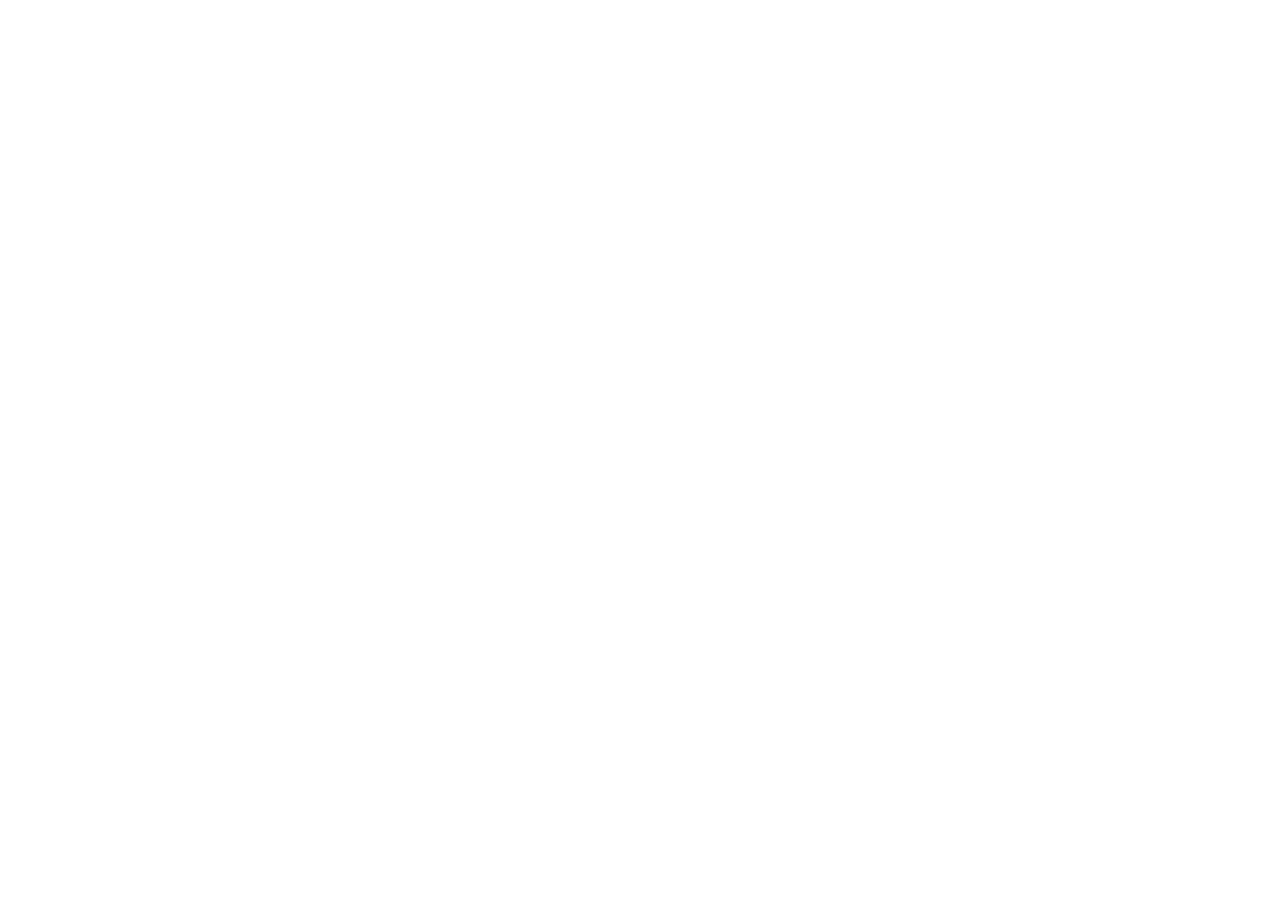
==== index.html @ ac575faf "modificacion index.html" ====
<!DOCTYPE html>
<html lang="en">
<head>
    <meta charset="UTF-8">
    <meta name="viewport" content="width=device-width, initial-scale=1.0">
    <title>Document</title>
</head>
<body>
    
</body>
</html>
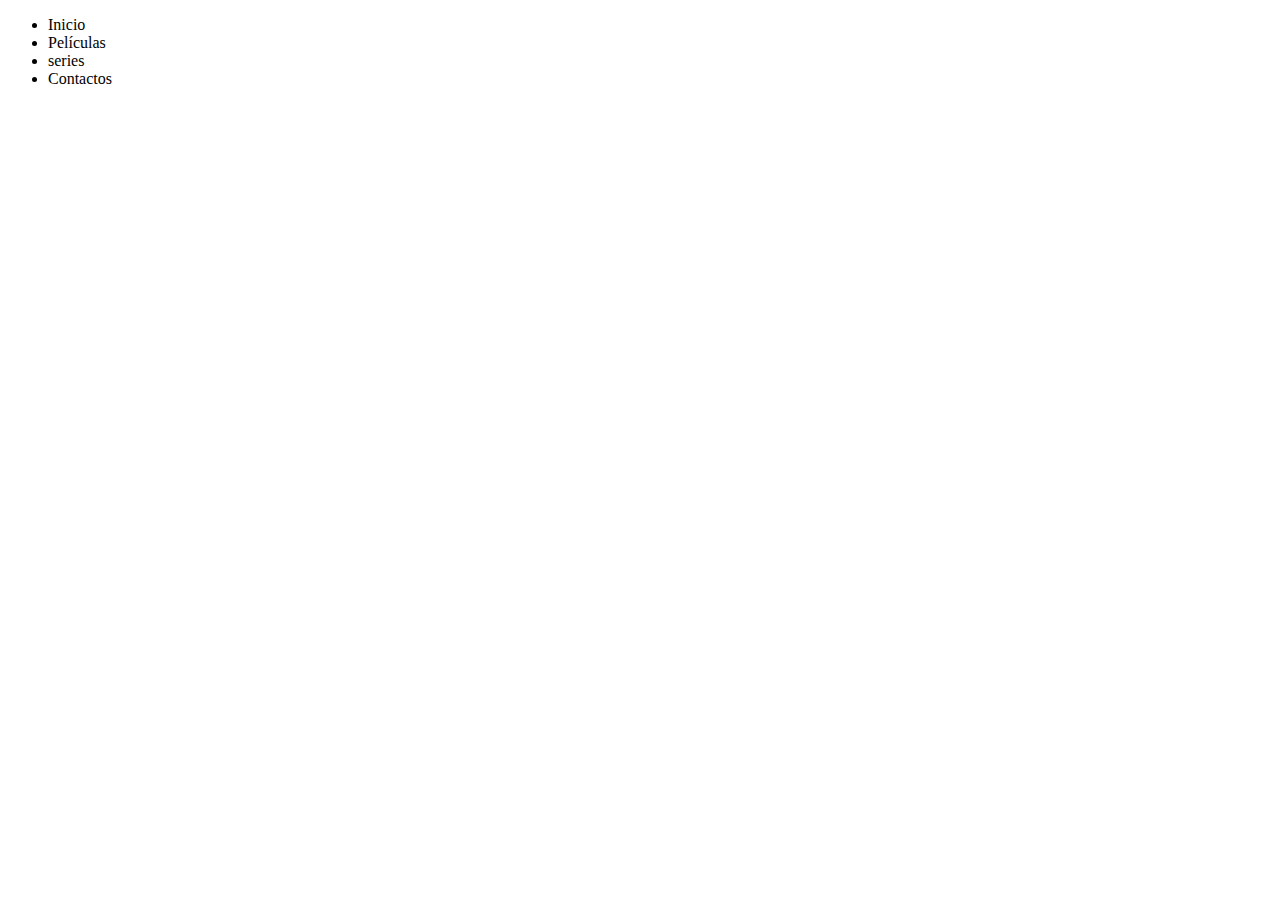
==== commit b644dc77: "index.html" ====
--- a/index.html
+++ b/index.html
@@ -1,11 +1,50 @@
 <!DOCTYPE html>
-<html lang="en">
+<html lang="es">
+
 <head>
     <meta charset="UTF-8">
     <meta name="viewport" content="width=device-width, initial-scale=1.0">
-    <title>Document</title>
+
+    <link rel="stylesheet" href="style.css">
+    <title>Recomendacion de peliculas y series </title>
+
+    <meta name="keywords"
+        content="recomendaciones de películas, recomendaciones de series, mejores películas, mejores series.elículas de acción, series de drama, películas de comedia, series de ciencia ficción, películas románticas, series de misterio, películas de terror, series de animación.">
+
+    <meta name="description"
+        content="¡Encuentra tu próxima película o serie favorita! Explora nuestras recomendaciones cuidadosamente seleccionadas, desde los últimos estrenos hasta los clásicos atemporales. ¡Descubre nuevas historias y disfruta de horas de entretenimiento!">
+
+    <link rel="shortcut icon" href="assets/Vector.svg" type="image/x-icon">
 </head>
+
 <body>
-    
+    <!-- esta es la parte del jumbotron -->
+    <div>
+        <header>
+            <nav>
+                <ul>
+                    <li>Inicio</li>
+                    <li>Películas</li>
+                    <li>series</li>
+                    <li>Contactos</li>
+                </ul>
+
+            </nav>
+        </header>
+        <div>
+            <h1></h1>
+        </div>
+
+    </div>
+    <!-- esta es la parte principal -->
+    <main>
+
+    </main>
+    <!-- pie de pagina -->
+    <footer>
+
+    </footer>
+
 </body>
+
 </html>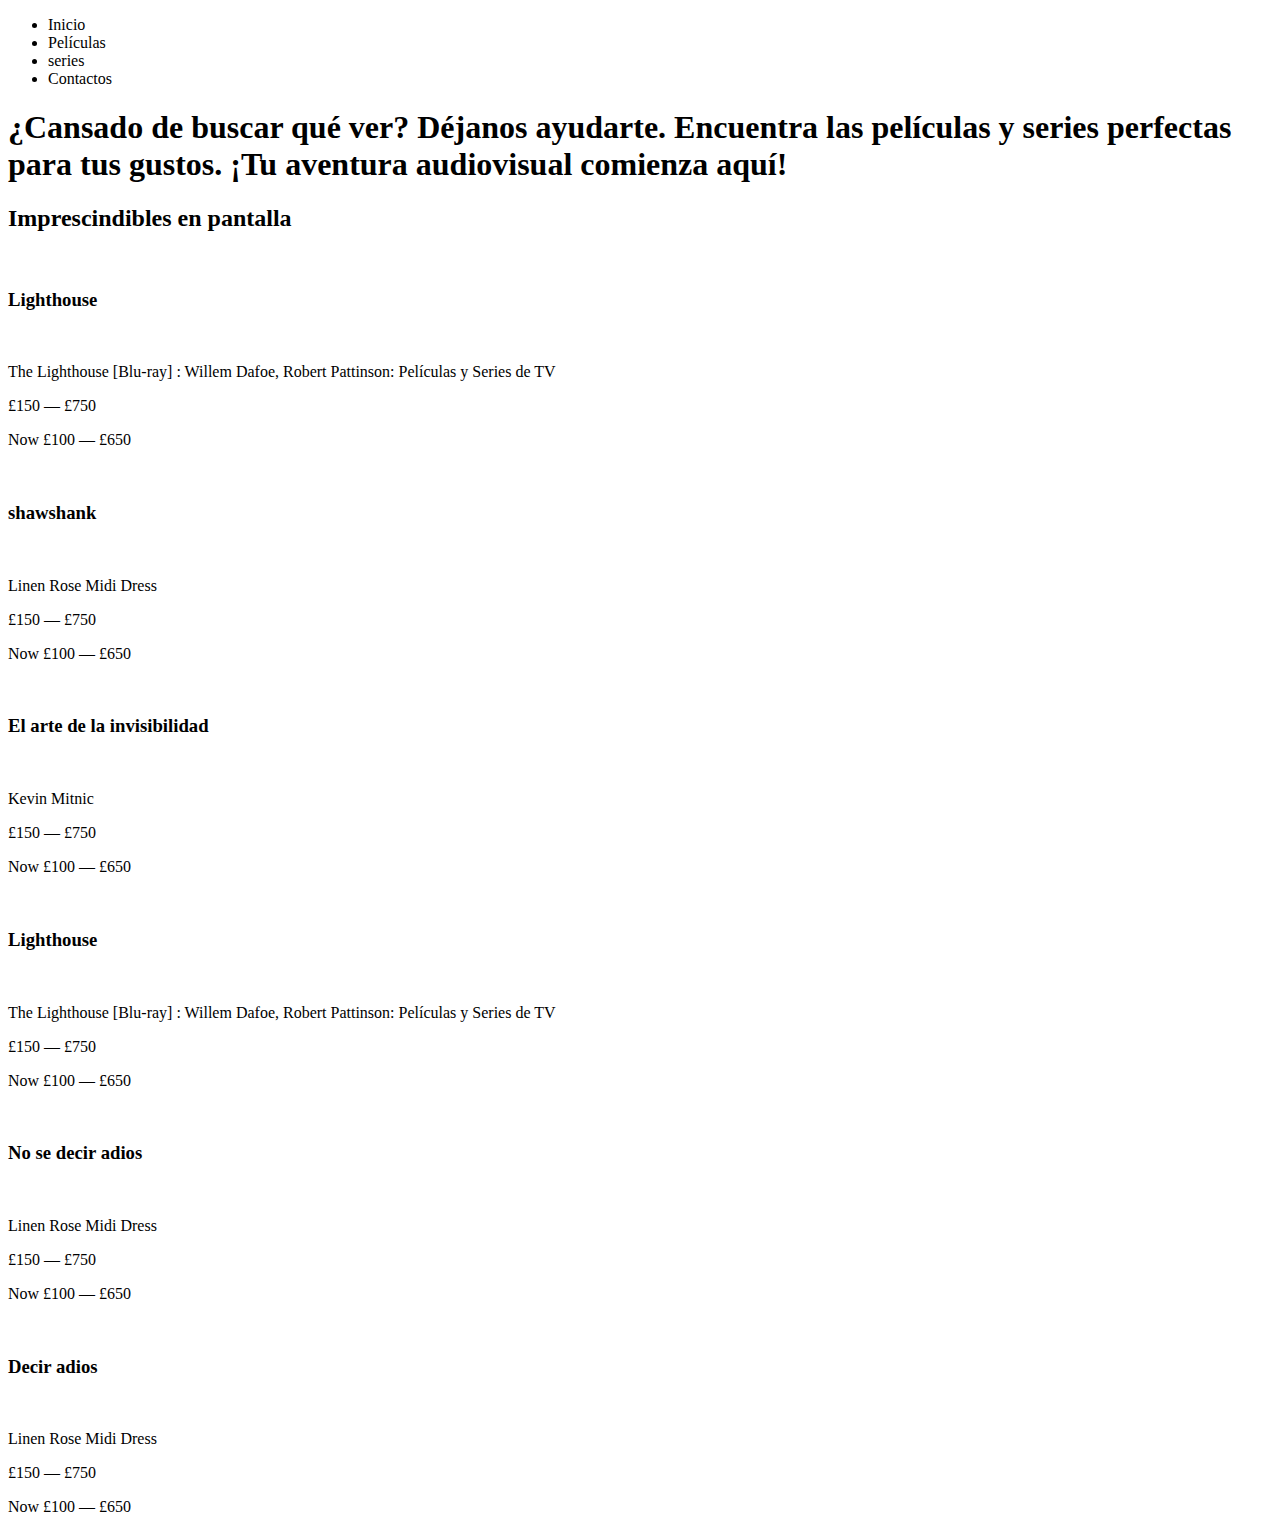
==== commit ab758e34: "index.html" ====
--- a/index.html
+++ b/index.html
@@ -32,12 +32,90 @@
             </nav>
         </header>
         <div>
-            <h1></h1>
+            <h1>¿Cansado de buscar qué ver? Déjanos ayudarte. Encuentra las películas y series perfectas para tus
+                gustos. ¡Tu aventura audiovisual comienza aquí! </h1>
         </div>
 
     </div>
     <!-- esta es la parte principal -->
     <main>
+        <section>
+            <h2>Imprescindibles en pantalla</h2>
+            <div>
+                <img src="" alt="">
+                <!-- targeta lighthouse -->
+                <div>
+                    <div>
+                        <h3>Lighthouse</h3>
+                        <img src="" alt="">
+                        <p>The Lighthouse [Blu-ray] : Willem Dafoe, Robert Pattinson: Películas y Series de TV</p>
+                        <div>
+                            <p>£150 — £750</p>
+                            <p>Now £100 — £650</p>
+                        </div>
+                    </div>
+                    <img src="" alt="">
+                    <!-- targeta shawshank -->
+                    <div>
+                        <h3>shawshank</h3>
+                        <img src="" alt="">
+                        <p>Linen Rose Midi Dress</p>
+                        <div>
+                            <p>£150 — £750</p>
+                            <p>Now £100 — £650</p>
+                        </div>
+                    </div>
+                    <img src="" alt="">
+                </div>
+                <!-- targeta 3 -->
+                <div>
+                    <h3>El arte de la invisibilidad</h3>
+                    <img src="" alt="">
+                    <p>Kevin Mitnic</p>
+                    <div>
+                        <p>£150 — £750</p>
+                        <p>Now £100 — £650</p>
+                    </div>
+                </div>
+            </div>
+        </section>
+
+        <section>
+            <img src="" alt="">
+            <!-- targeta 2 -->
+            <div>
+                <h3>Lighthouse</h3>
+                <img src="" alt="">
+                <p>The Lighthouse [Blu-ray] : Willem Dafoe, Robert Pattinson: Películas y Series de TV</p>
+                <div>
+                    <p>£150 — £750</p>
+                    <p>Now £100 — £650</p>
+                </div>
+            </div>
+           <img src="" alt="">
+            <!-- targeta 3 -->
+            <div>
+                <h3>No se decir adios</h3>
+                <img src="" alt="">
+                <p>Linen Rose Midi Dress</p>
+                <div>
+                    <p>£150 — £750</p>
+                    <p>Now £100 — £650</p>
+                </div>
+            </div>
+
+            <img src="" alt="">
+            <!-- targeta 4 -->
+            <div>
+                <h3>Decir adios</h3>
+                <img src="" alt="">
+                <p>Linen Rose Midi Dress</p>
+                <div>
+                    <p>£150 — £750</p>
+                    <p>Now £100 — £650</p>
+                </div>
+            </div>
+        </section>
 
     </main>
     <!-- pie de pagina -->
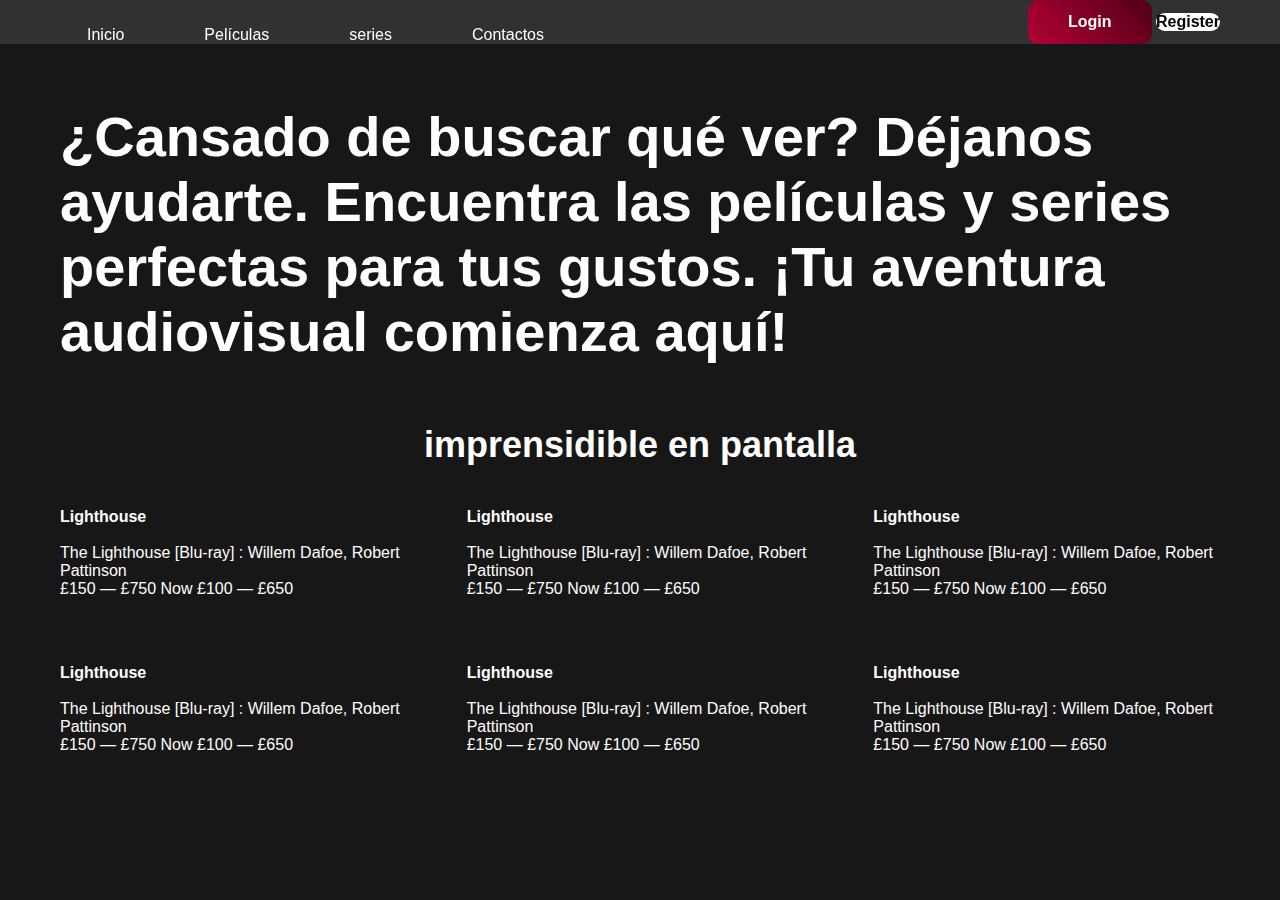
==== commit f6b300c5: "index.html" ====
--- a/index.html
+++ b/index.html
@@ -19,109 +19,125 @@
 
 <body>
     <!-- esta es la parte del jumbotron -->
-    <div>
+    <div class="imagen">
         <header>
-            <nav>
-                <ul>
+            <nav class="panaderia">
+                <ul class="lista-navbar">
                     <li>Inicio</li>
                     <li>Películas</li>
                     <li>series</li>
                     <li>Contactos</li>
                 </ul>
+                <div>
+                    <button class="Login">Login</button>
+                    <button class="register">Register</button>
+                </div>
 
             </nav>
         </header>
-        <div>
+        <div class="jumbotron">
             <h1>¿Cansado de buscar qué ver? Déjanos ayudarte. Encuentra las películas y series perfectas para tus
                 gustos. ¡Tu aventura audiovisual comienza aquí! </h1>
         </div>
 
     </div>
     <!-- esta es la parte principal -->
-    <main>
-        <section>
-            <h2>Imprescindibles en pantalla</h2>
+   <h2 class="tituloh2">imprensidible en pantalla</h2>
+
+   <main>
+    <section>
+        <div class="seccion1">
             <div>
                 <img src="" alt="">
-                <!-- targeta lighthouse -->
                 <div>
                     <div>
                         <h3>Lighthouse</h3>
                         <img src="" alt="">
-                        <p>The Lighthouse [Blu-ray] : Willem Dafoe, Robert Pattinson: Películas y Series de TV</p>
-                        <div>
-                            <p>£150 — £750</p>
-                            <p>Now £100 — £650</p>
-                        </div>
                     </div>
-                    <img src="" alt="">
-                    <!-- targeta shawshank -->
+                    <p>The Lighthouse [Blu-ray] : Willem Dafoe, Robert Pattinson</p>
                     <div>
-                        <h3>shawshank</h3>
-                        <img src="" alt="">
-                        <p>Linen Rose Midi Dress</p>
-                        <div>
-                            <p>£150 — £750</p>
-                            <p>Now £100 — £650</p>
-                        </div>
-                    </div>
-                    <img src="" alt="">
-                </div>
-                <!-- targeta 3 -->
-                <div>
-                    <h3>El arte de la invisibilidad</h3>
-                    <img src="" alt="">
-                    <p>Kevin Mitnic</p>
-                    <div>
-                        <p>£150 — £750</p>
-                        <p>Now £100 — £650</p>
+                        <p>£150 — £750 Now £100 — £650</p>
                     </div>
                 </div>
             </div>
-        </section>
 
-        <section>
-            <img src="" alt="">
-            <!-- targeta 2 -->
             <div>
-                <h3>Lighthouse</h3>
                 <img src="" alt="">
-                <p>The Lighthouse [Blu-ray] : Willem Dafoe, Robert Pattinson: Películas y Series de TV</p>
                 <div>
-                    <p>£150 — £750</p>
-                    <p>Now £100 — £650</p>
-                </div>
-            </div>
-           <img src="" alt="">
-            <!-- targeta 3 -->
-            <div>
-                <h3>No se decir adios</h3>
-                <img src="" alt="">
-                <p>Linen Rose Midi Dress</p>
-                <div>
-                    <p>£150 — £750</p>
-                    <p>Now £100 — £650</p>
+                    <div>
+                        <h3>Lighthouse</h3>
+                        <img src="" alt="">
+                    </div>
+                    <p>The Lighthouse [Blu-ray] : Willem Dafoe, Robert Pattinson</p>
+                    <div>
+                        <p>£150 — £750 Now £100 — £650</p>
+                    </div>
                 </div>
             </div>
 
-            <img src="" alt="">
-            <!-- targeta 4 -->
             <div>
-                <h3>Decir adios</h3>
                 <img src="" alt="">
-                <p>Linen Rose Midi Dress</p>
                 <div>
-                    <p>£150 — £750</p>
-                    <p>Now £100 — £650</p>
+                    <div>
+                        <h3>Lighthouse</h3>
+                        <img src="" alt="">
+                    </div>
+                    <p>The Lighthouse [Blu-ray] : Willem Dafoe, Robert Pattinson</p>
+                    <div>
+                        <p>£150 — £750 Now £100 — £650</p>
+                    </div>
                 </div>
             </div>
-        </section>
+        </div>
+    </section>
 
-    </main>
-    <!-- pie de pagina -->
-    <footer>
+    <section>
+        <div class="seccion2">
+            <div>
+                <img src="" alt="">
+                <div>
+                    <div>
+                        <h3>Lighthouse</h3>
+                        <img src="" alt="">
+                    </div>
+                    <p>The Lighthouse [Blu-ray] : Willem Dafoe, Robert Pattinson</p>
+                    <div>
+                        <p>£150 — £750 Now £100 — £650</p>
+                    </div>
+                </div>
+            </div>
 
-    </footer>
+            <div>
+                <img src="" alt="">
+                <div>
+                    <div>
+                        <h3>Lighthouse</h3>
+                        <img src="" alt="">
+                    </div>
+                    <p>The Lighthouse [Blu-ray] : Willem Dafoe, Robert Pattinson</p>
+                    <div>
+                        <p>£150 — £750 Now £100 — £650</p>
+                    </div>
+                </div>
+            </div>
+
+            <div>
+                <img src="" alt="">
+                <div>
+                    <div>
+                        <h3>Lighthouse</h3>
+                        <img src="" alt="">
+                    </div>
+                    <p>The Lighthouse [Blu-ray] : Willem Dafoe, Robert Pattinson</p>
+                    <div>
+                        <p>£150 — £750 Now £100 — £650</p>
+                    </div>
+                </div>
+            </div>
+        </div>
+    </section>
+   </main>
+
 
 </body>
 
--- a/style.css
+++ b/style.css
@@ -0,0 +1,107 @@
+/* seteo de estilos */
+
+* {
+    /* propiedades de espaciados */
+    padding: unset;
+    margin: unset;
+    outline: unset;
+    border: unset;
+
+    /* la propiedad magica */
+    box-sizing: border-box;
+    font-size: 16px;
+}
+/* el resto del seteo se hace en el body */
+body {
+    color: #fffefe;
+    font-family: 'Segoe UI', Tahoma, Geneva, Verdana, sans-serif;
+
+    background-color: #181717;
+    /* font-weight: 400; */
+}   
+
+ul {
+    list-style: none;
+}
+
+
+
+/* --------------------------estilos de navbar---------------------- */
+.panaderia {
+    display: flex;
+    justify-content: space-between;
+    padding: 0px 60px;
+    background-color: #ffffff1d;
+    backdrop-filter: blur(10px);
+}
+
+
+/* .encabezado {
+    display: flex;
+    justify-content: space-between;
+} */
+.lista-navbar {
+    display: flex;
+    gap: 80px;
+    justify-content: start;
+    align-items: end;
+    /* height: 200px; */
+    padding: 0px 27px;
+}
+
+.Login {
+    background-color: red;
+    background-image: linear-gradient(45deg, #B60034, #500017);
+    padding: 13px 40px;
+    border-radius: 10px;
+    font-weight: bold;
+    color: white;
+}
+
+.register {
+    background-color: #fffefe;
+    background-image: linear-gradient(50, #fff8f8, #7a6d6d);
+    /* padding: 13px 40px; */
+    border-radius: 10px;
+    font-weight: bold;
+    color: black
+}
+
+
+.jumbotron {
+    padding: 60px;
+    background-size: cover;
+    background-position: center;
+    
+    
+}
+
+.jumbotron h1 {
+    font-size: 56px;
+    font-weight: 52px;
+}
+
+.imagen {
+    background-image: url(assets/pexels-ron-lach-9999326.jpg);
+    background-size: cover;
+    background-position: center;
+}
+
+.seccion1 {
+    display: flex;
+    padding: 24px 60px;
+    gap: 60px;
+
+}
+
+.tituloh2 {
+    display: flex;
+    justify-content: center;
+    font-size: 36px;
+}
+
+.seccion2 {
+    display: flex;
+    padding: 24px 60px;
+    gap: 60px;
+}
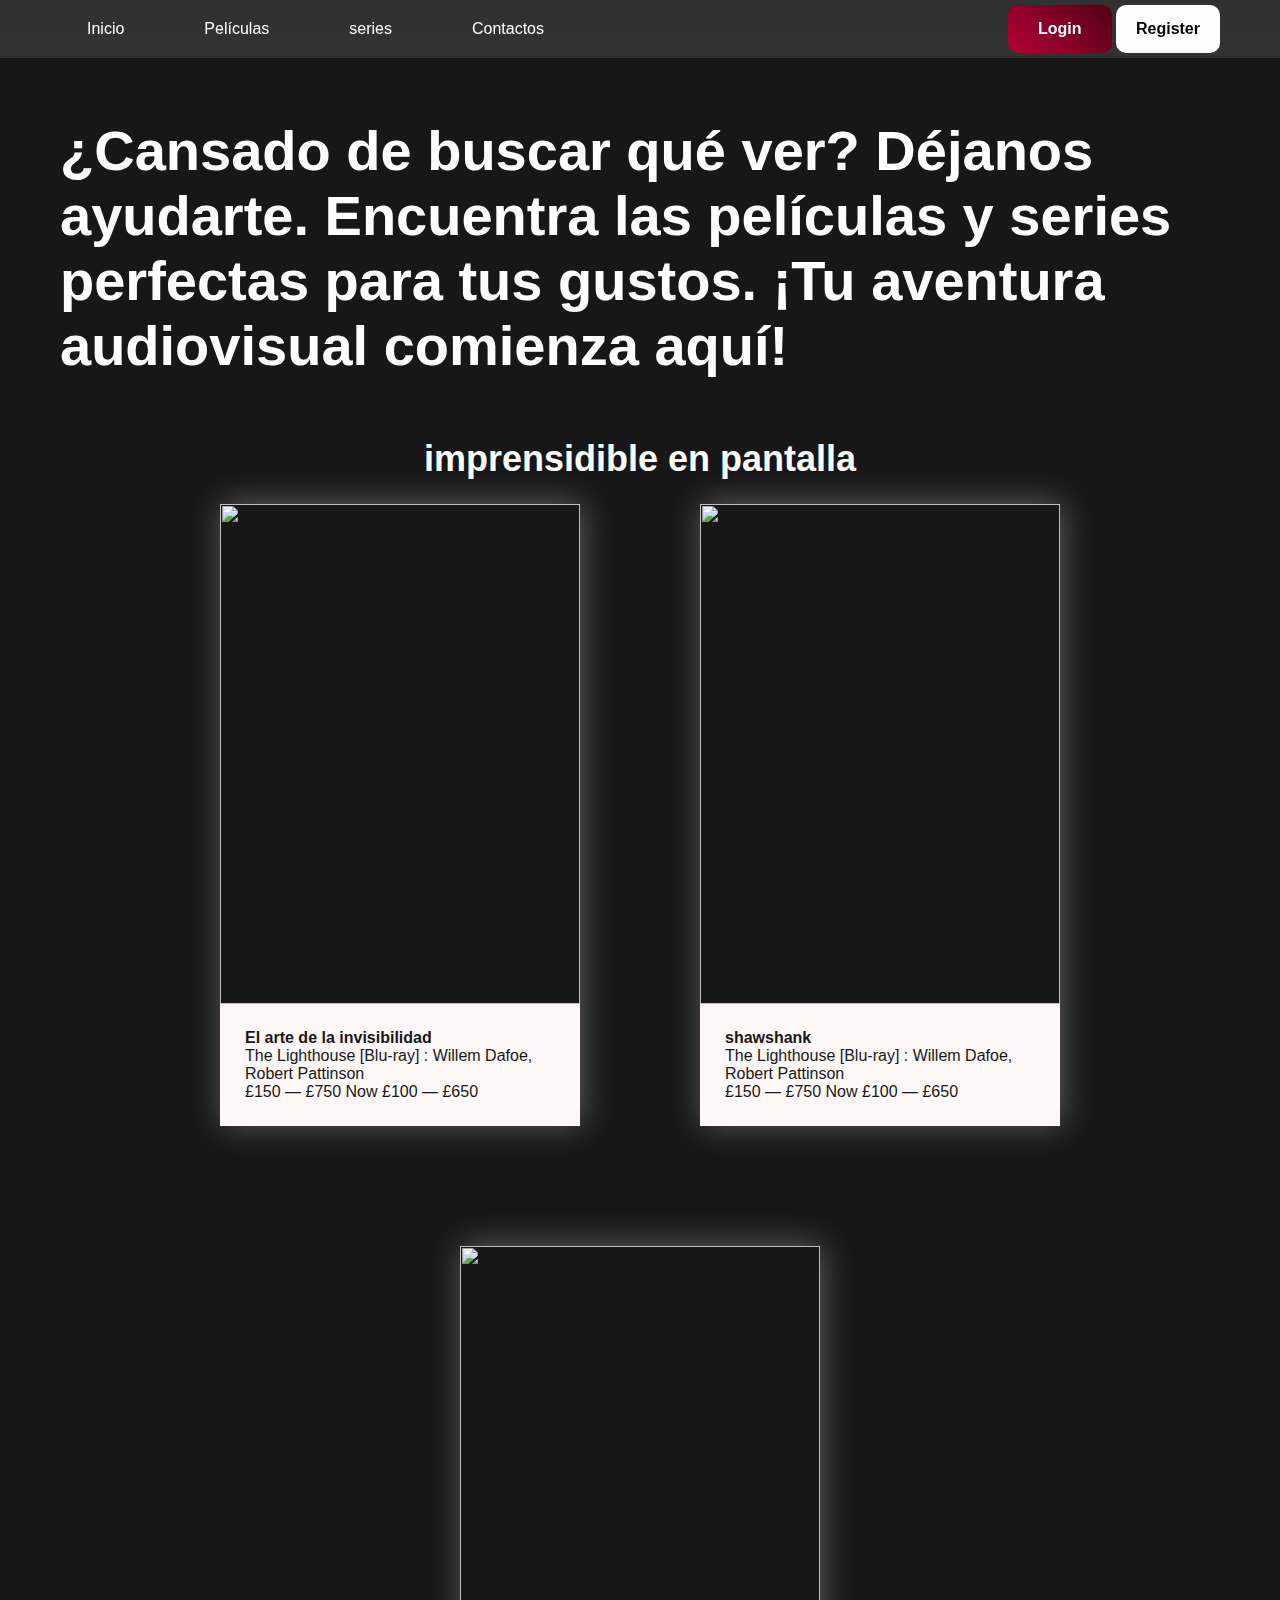
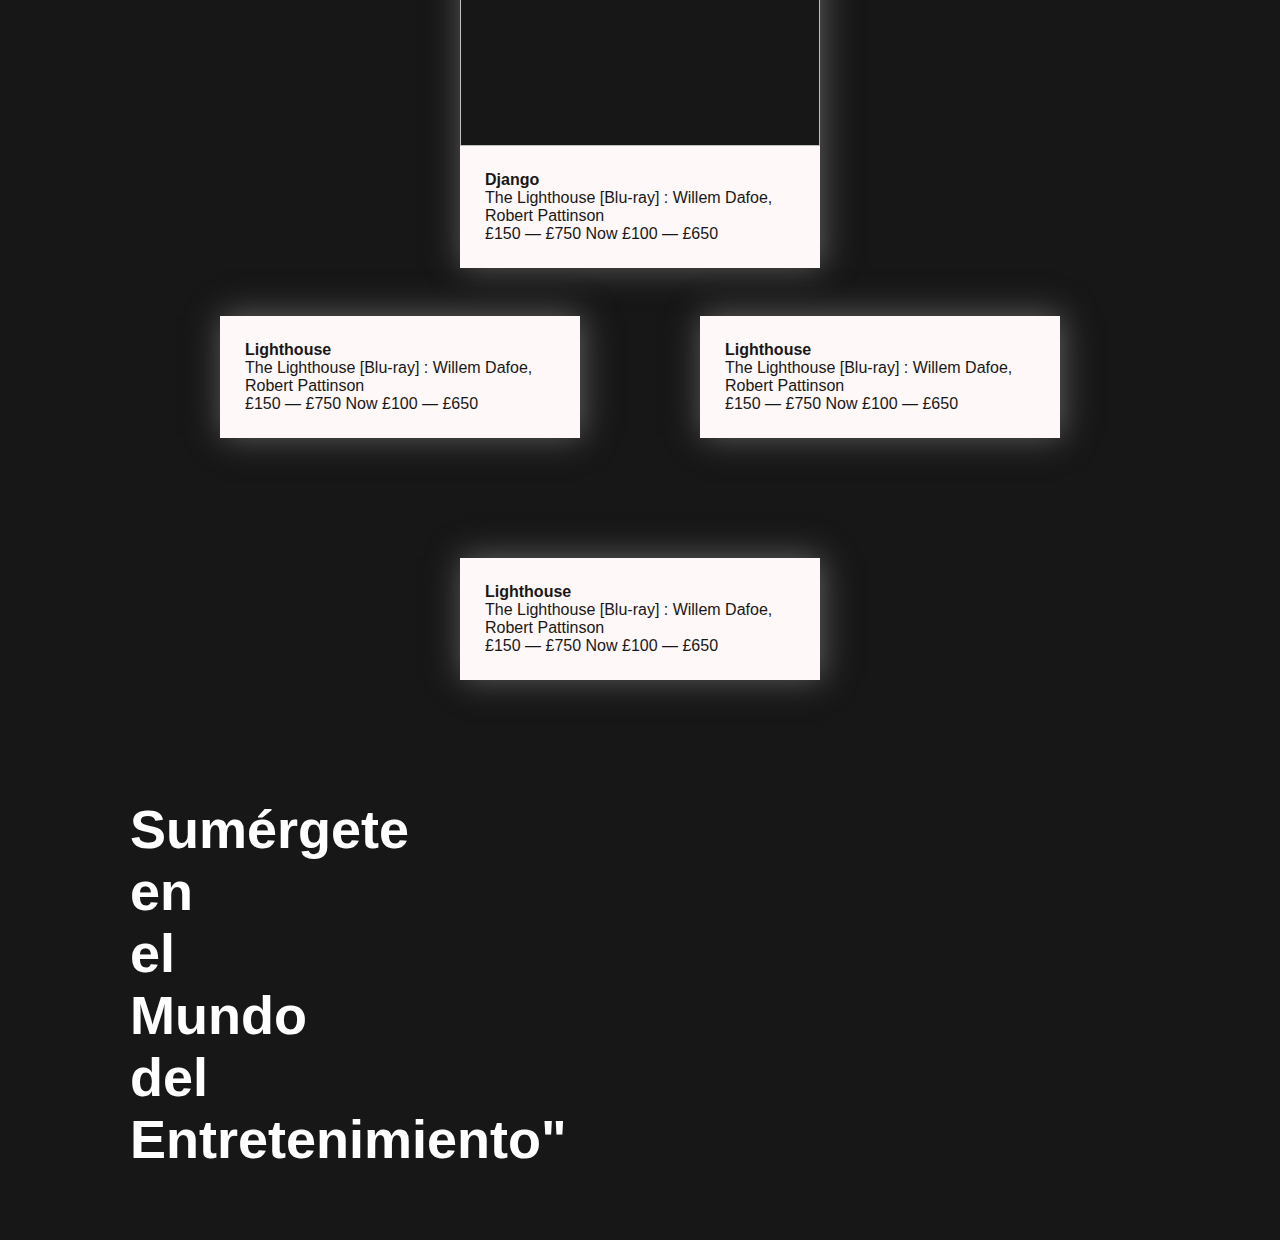
==== commit af04d20c: "index.html" ====
--- a/index.html
+++ b/index.html
@@ -42,14 +42,79 @@
 
     </div>
     <!-- esta es la parte principal -->
-   <h2 class="tituloh2">imprensidible en pantalla</h2>
+    <h2 class="tituloh2">imprensidible en pantalla</h2>
 
-   <main>
-    <section>
-        <div class="seccion1">
-            <div>
-                <img src="" alt="">
-                <div>
+    <main>
+        <section class="seccion">
+            <div class="nose_tarjeta">
+                <img class="fijo" src="assets/AbsysNet Opac Red de Bibliotecas de Castilla y León.jpeg" alt="">
+                <div class="informacion">
+                    <div>
+                        <h3>El arte de la invisibilidad</h3>
+                    </div>
+                    <p>The Lighthouse [Blu-ray] : Willem Dafoe, Robert Pattinson</p>
+                    <div>
+                        <p>£150 — £750 Now £100 — £650</p>
+                    </div>
+                    <div class="icono_padre">
+                        <img class="icono" src="assets/star-fill.svg" alt="">
+                        <img class="icono" src="assets/star-fill.svg" alt="">
+                        <img class="icono" src="assets/star-fill.svg" alt="">
+                        <img class="icono" src="assets/star-fill.svg" alt="">
+                        <img class="icono" src="assets/star-fill.svg" alt="">
+                    </div>
+                </div>
+            </div>
+
+            <div class="nose_tarjeta">
+                <img class="fijo" src="assets/AbsysNet Opac Red de Bibliotecas de Aragón.jpeg" alt="">
+                <div class="informacion">
+                    <div>
+                        <h3>shawshank</h3>
+                        <img src="" alt="">
+                    </div>
+                    <p>The Lighthouse [Blu-ray] : Willem Dafoe, Robert Pattinson</p>
+                    <div>
+                        <p>£150 — £750 Now £100 — £650</p>
+                    </div>
+                    <div class="icono_padre">
+                        <img class="icono" src="assets/star-fill.svg" alt="">
+                        <img class="icono" src="assets/star-fill.svg" alt="">
+                        <img class="icono" src="assets/star-fill.svg" alt="">
+                        <img class="icono" src="assets/star-fill.svg" alt="">
+                        <img class="icono" src="assets/star-fill.svg" alt="">
+                    </div>
+                </div>
+            </div>
+
+            <div class="nose_tarjeta">
+                <img class="fijo" src="assets/Lighthouse.jpeg" alt="">
+                <div class="informacion">
+                    <div>
+                        <h3>Django</h3>
+                        <img src="" alt="">
+                    </div>
+                    <p>The Lighthouse [Blu-ray] : Willem Dafoe, Robert Pattinson</p>
+                    <div>
+                        <p>£150 — £750 Now £100 — £650</p>
+                    </div>
+                    <div class="icono_padre">
+                        <img class="icono" src="assets/star-fill.svg" alt="">
+                        <img class="icono" src="assets/star-fill.svg" alt="">
+                        <img class="icono" src="assets/star-fill.svg" alt="">
+                        <img class="icono" src="assets/star-fill.svg" alt="">
+                        <img class="icono" src="assets/star-fill.svg" alt="">
+                    </div>
+                </div>
+            </div>
+        </section>
+
+        <!-- targeta n2 -->
+
+        <section class="seccion">
+            <div class="nose_tarjeta">
+                <img src="assets/AbsysNet Opac Red de Bibliotecas de Aragón.jpeg" alt="">
+                <div class="informacion">
                     <div>
                         <h3>Lighthouse</h3>
                         <img src="" alt="">
@@ -58,12 +123,18 @@
                     <div>
                         <p>£150 — £750 Now £100 — £650</p>
                     </div>
+                    <div class="icono_padre">
+                        <img class="icono" src="assets/star-fill.svg" alt="">
+                        <img class="icono" src="assets/star-fill.svg" alt="">
+                        <img class="icono" src="assets/star-fill.svg" alt="">
+                        <img class="icono" src="assets/star-fill.svg" alt="">
+                        <img class="icono" src="assets/star-fill.svg" alt="">
+                    </div>
                 </div>
             </div>
-
-            <div>
-                <img src="" alt="">
-                <div>
+            <div class="nose_tarjeta">
+                <img src="assets/AbsysNet Opac Red de Bibliotecas de Aragón.jpeg" alt="">
+                <div class="informacion">
                     <div>
                         <h3>Lighthouse</h3>
                         <img src="" alt="">
@@ -72,12 +143,21 @@
                     <div>
                         <p>£150 — £750 Now £100 — £650</p>
                     </div>
+                    <div class="icono_padre">
+                        <img class="icono" src="assets/star-fill.svg" alt="">
+                        <img class="icono" src="assets/star-fill.svg" alt="">
+                        <img class="icono" src="assets/star-fill.svg" alt="">
+                        <img class="icono" src="assets/star-fill.svg" alt="">
+                        <img class="icono" src="assets/star-fill.svg" alt="">
+                    </div>
                 </div>
             </div>
 
-            <div>
-                <img src="" alt="">
-                <div>
+
+
+            <div class="nose_tarjeta">
+                <img src="assets/AbsysNet Opac Red de Bibliotecas de Aragón.jpeg" alt="">
+                <div class="informacion">
                     <div>
                         <h3>Lighthouse</h3>
                         <img src="" alt="">
@@ -86,57 +166,30 @@
                     <div>
                         <p>£150 — £750 Now £100 — £650</p>
                     </div>
-                </div>
-            </div>
-        </div>
-    </section>
-
-    <section>
-        <div class="seccion2">
-            <div>
-                <img src="" alt="">
-                <div>
-                    <div>
-                        <h3>Lighthouse</h3>
-                        <img src="" alt="">
-                    </div>
-                    <p>The Lighthouse [Blu-ray] : Willem Dafoe, Robert Pattinson</p>
-                    <div>
-                        <p>£150 — £750 Now £100 — £650</p>
+                    <div class="icono_padre">
+                        <img class="icono" src="assets/star-fill.svg" alt="">
+                        <img class="icono" src="assets/star-fill.svg" alt="">
+                        <img class="icono" src="assets/star-fill.svg" alt="">
+                        <img class="icono" src="assets/star-fill.svg" alt="">
+                        <img class="icono" src="assets/star-fill.svg" alt="">
                     </div>
                 </div>
             </div>
-
-            <div>
-                <img src="" alt="">
-                <div>
-                    <div>
-                        <h3>Lighthouse</h3>
-                        <img src="" alt="">
-                    </div>
-                    <p>The Lighthouse [Blu-ray] : Willem Dafoe, Robert Pattinson</p>
-                    <div>
-                        <p>£150 — £750 Now £100 — £650</p>
-                    </div>
+        </section>
+        <!-- jumbotron 2 -->
+        <section class="seccion">
+            <div class="imagen2">
+                <div class="texto_jumbotron">
+                    <h4>Sumérgete en el Mundo del Entretenimiento"</h4>
                 </div>
             </div>
+        </section>
 
-            <div>
-                <img src="" alt="">
-                <div>
-                    <div>
-                        <h3>Lighthouse</h3>
-                        <img src="" alt="">
-                    </div>
-                    <p>The Lighthouse [Blu-ray] : Willem Dafoe, Robert Pattinson</p>
-                    <div>
-                        <p>£150 — £750 Now £100 — £650</p>
-                    </div>
-                </div>
-            </div>
-        </div>
-    </section>
-   </main>
+    </main>
+
+    <footer>
+
+    </footer>
 
 
 </body>
--- a/style.css
+++ b/style.css
@@ -46,13 +46,13 @@
     justify-content: start;
     align-items: end;
     /* height: 200px; */
-    padding: 0px 27px;
+    padding: 20px 27px;
 }
 
 .Login {
     background-color: red;
     background-image: linear-gradient(45deg, #B60034, #500017);
-    padding: 13px 40px;
+    padding: 15px 30px;
     border-radius: 10px;
     font-weight: bold;
     color: white;
@@ -61,7 +61,8 @@
 .register {
     background-color: #fffefe;
     background-image: linear-gradient(50, #fff8f8, #7a6d6d);
-    /* padding: 13px 40px; */
+    padding: 15px 20px;
+    margin-top: 5px;
     border-radius: 10px;
     font-weight: bold;
     color: black
@@ -82,16 +83,31 @@
 }
 
 .imagen {
-    background-image: url(assets/pexels-ron-lach-9999326.jpg);
+    background-image: url(assets/jumbotron.jpg);
     background-size: cover;
     background-position: center;
 }
 
-.seccion1 {
+.seccion {
     display: flex;
     padding: 24px 60px;
-    gap: 60px;
+    gap: 120px;
+    flex-wrap: wrap;
+    justify-content: center;
+   
+    
+}
 
+.nose_tarjeta {
+    box-shadow: 2px -1px 31px 0px rgba(121, 121, 121, 0.751);
+    flex-basis: 360px;
+
+}
+
+.nose_tarjeta img{
+   display: flex; 
+    width: 100%;
+    /* height: px; */
 }
 
 .tituloh2 {
@@ -100,8 +116,59 @@
     font-size: 36px;
 }
 
-.seccion2 {
+.informacion {
+    background-color: #fff8f8;
+    color: #181717;
+    padding: 25px;
+}
+
+/* .seccion2 {
     display: flex;
     padding: 24px 60px;
     gap: 60px;
+} */
+
+.imagen_targeta {
+    height: 500px;
 }
+
+.fijo {
+    height: 500px;
+}
+
+
+
+.nose_tarjeta .icono {
+    display: flex;
+    width: 12px;
+    box-shadow: 2px -1px 31px 0px rgba(184,184,184,1);
+
+}
+
+.icono_padre {
+    display: flex;
+
+}
+
+.imagen2 {
+    /* background-image: url(assets/asd.jpg); */
+    background-size: cover;
+    background-position: center;
+    width: 100%;
+    height: 400px;
+}
+
+.texto_jumbotron {
+    padding: 70px;
+    background-size: cover;
+    background-position: center;
+}
+
+.texto_jumbotron h4 {
+    font-size: 54px;
+    width: 51px;
+}
+
+.seccion2 {
+    box-shadow: 2px -1px 31px 0px rgba(184,184,184,1);
+}
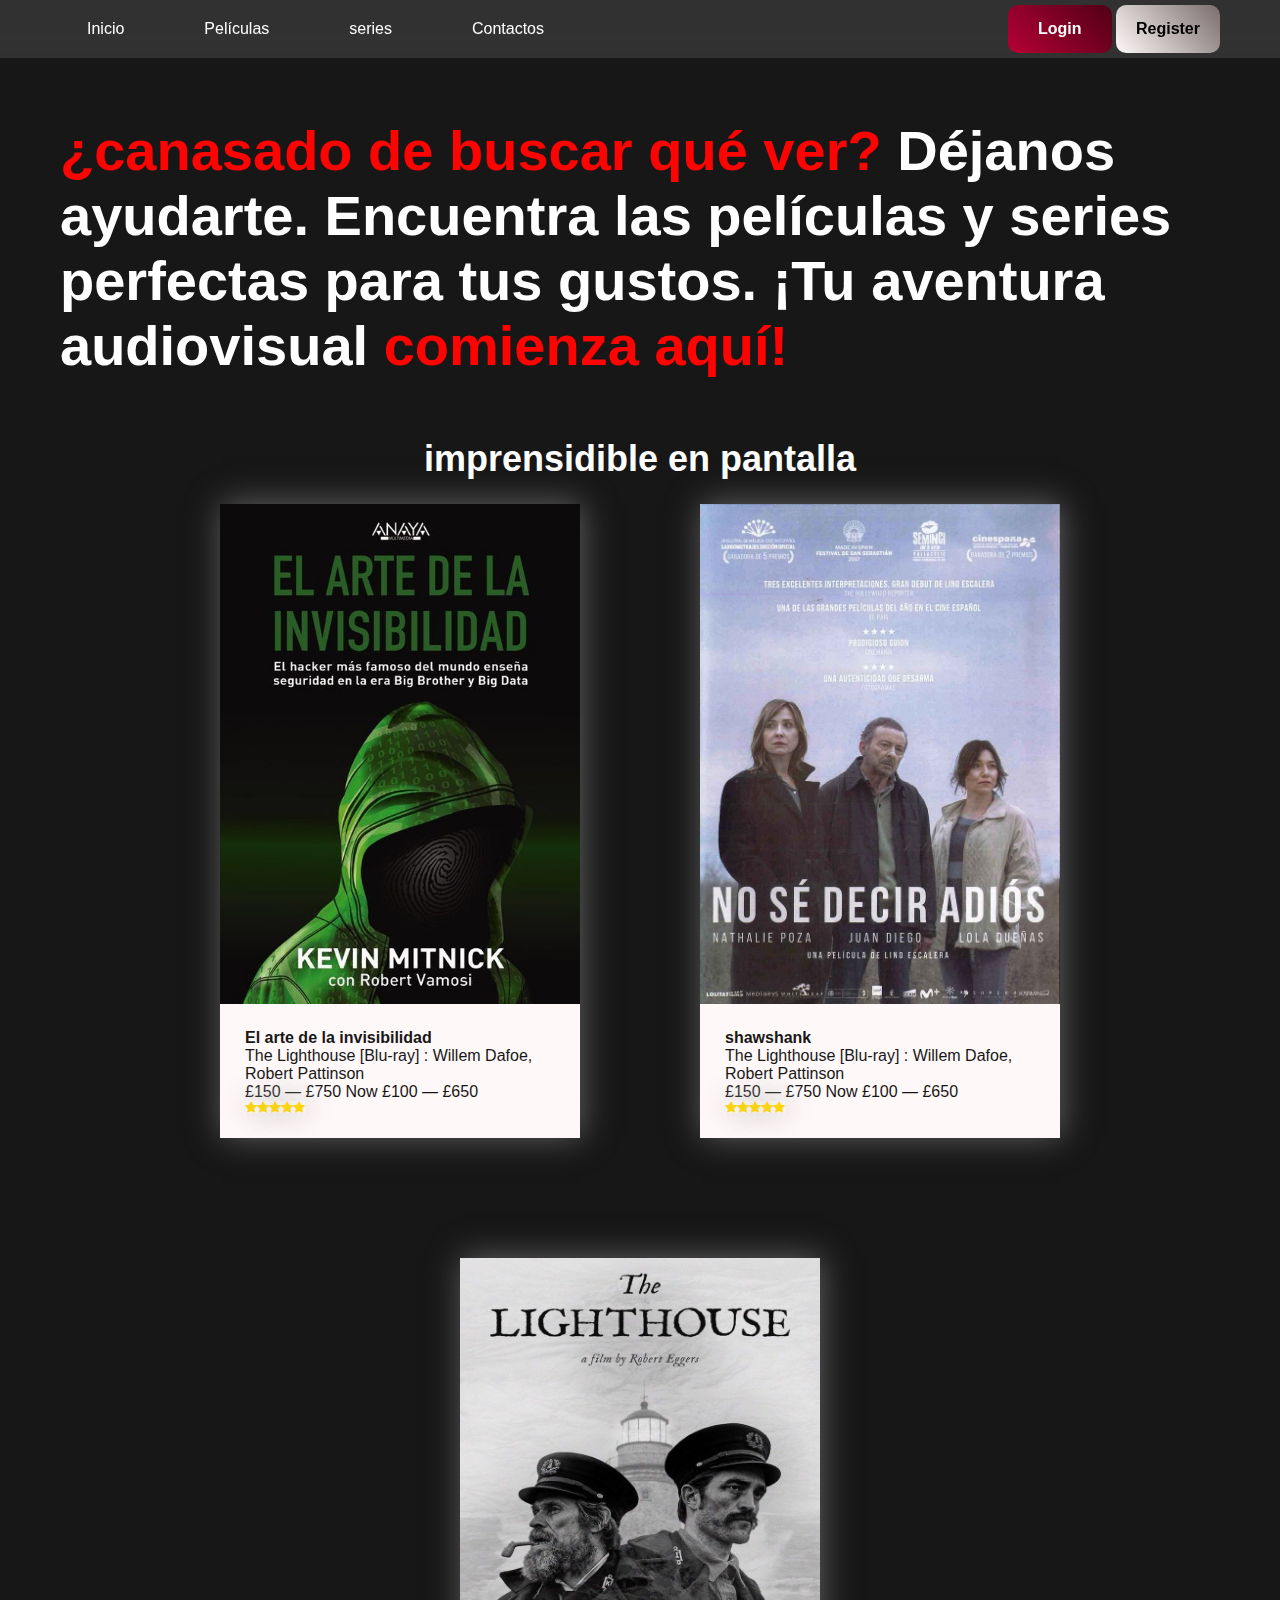
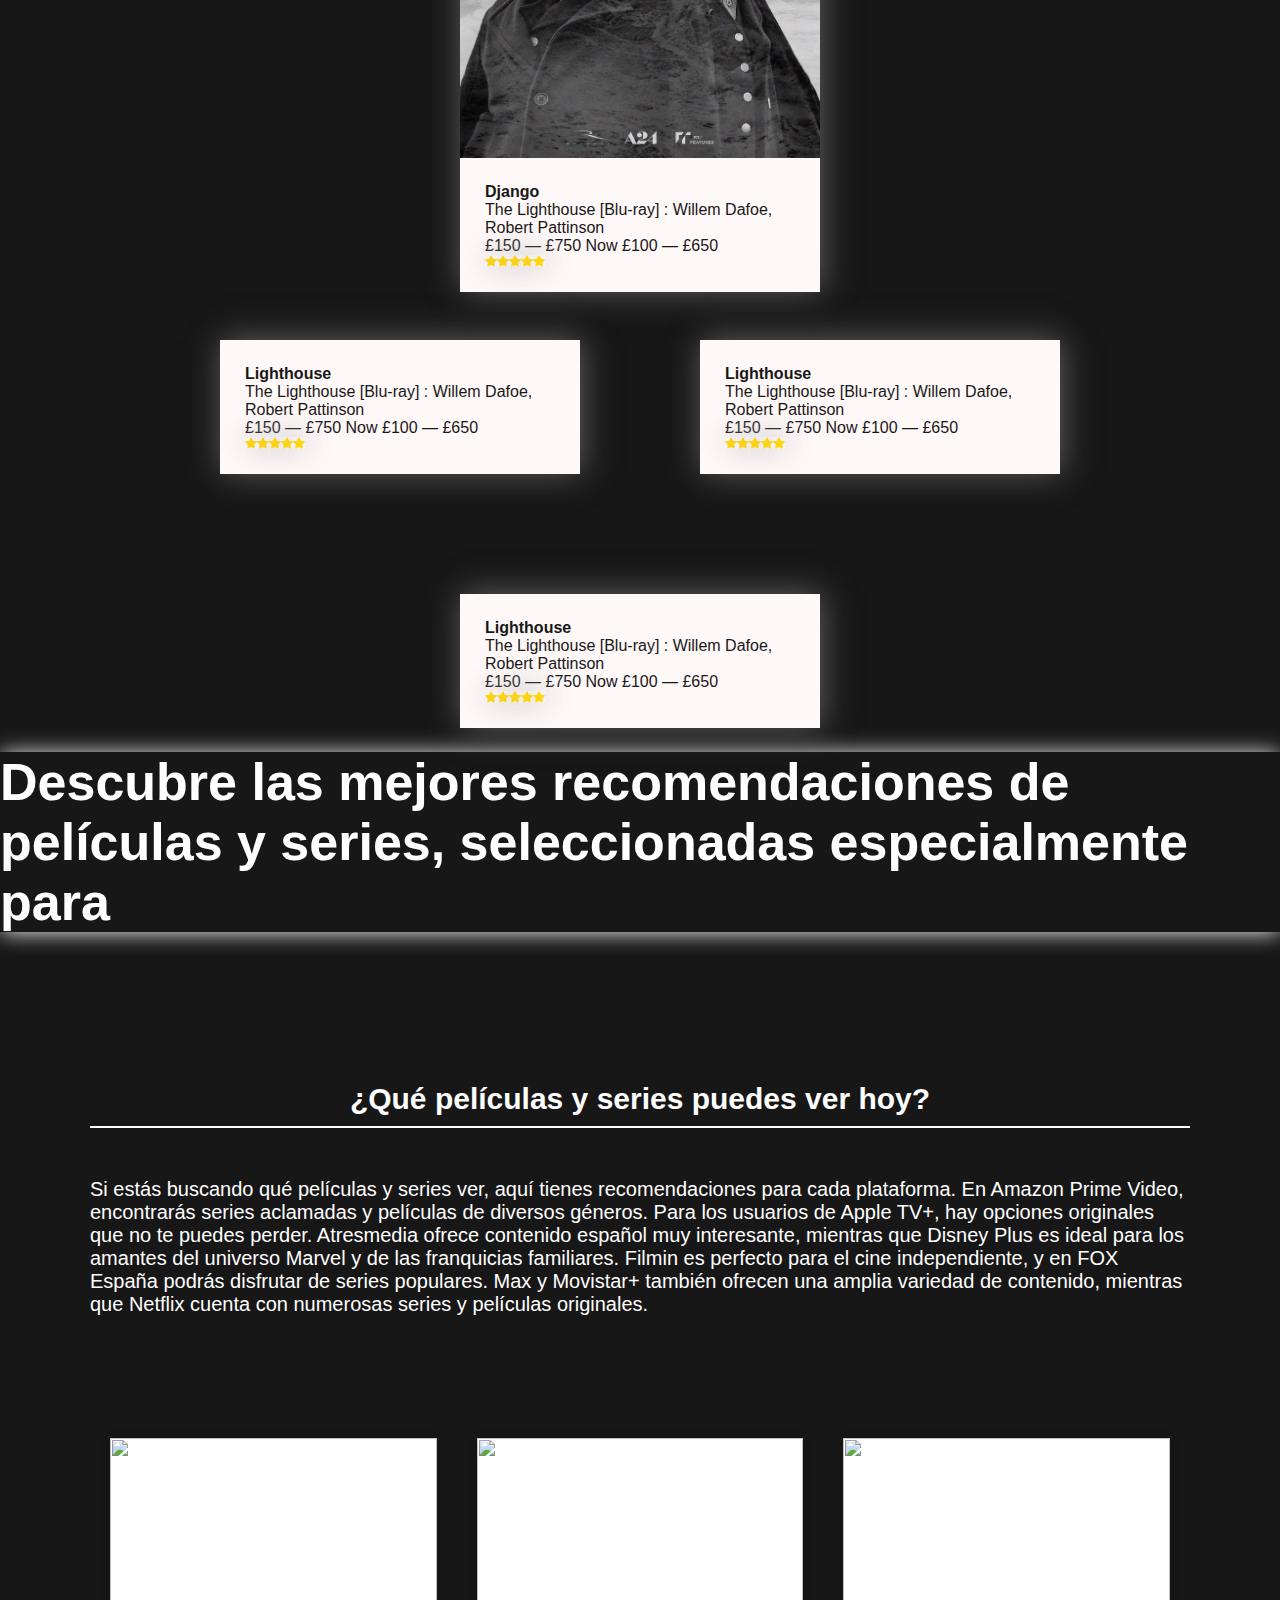
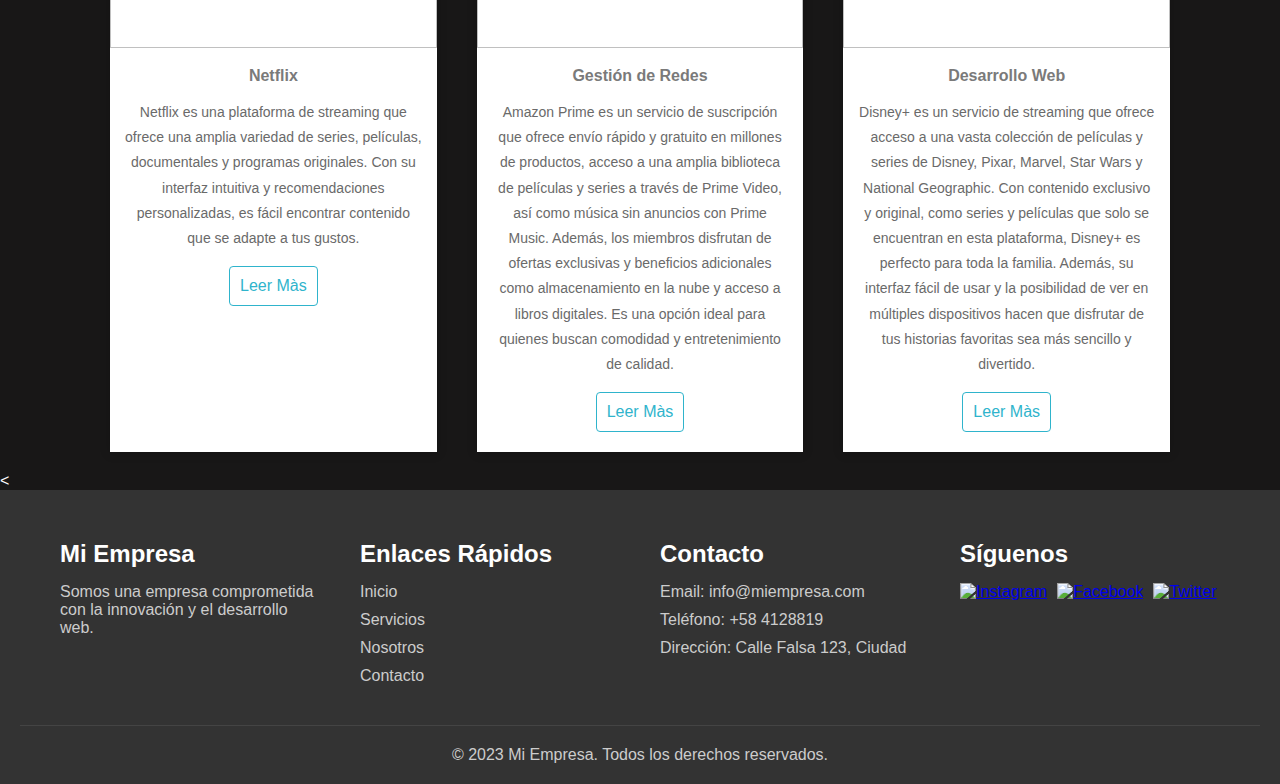
==== commit cc984b5f: "index.html" ====
--- a/index.html
+++ b/index.html
@@ -36,8 +36,9 @@
             </nav>
         </header>
         <div class="jumbotron">
-            <h1>¿Cansado de buscar qué ver? Déjanos ayudarte. Encuentra las películas y series perfectas para tus
-                gustos. ¡Tu aventura audiovisual comienza aquí! </h1>
+            <h1><span class="span1">¿canasado de buscar qué ver?</span> Déjanos ayudarte. Encuentra las películas y
+                series perfectas para tus
+                gustos. ¡Tu aventura audiovisual <span class="span1"> comienza aquí! </span></h1>
         </div>
 
     </div>
@@ -113,7 +114,7 @@
 
         <section class="seccion">
             <div class="nose_tarjeta">
-                <img src="assets/AbsysNet Opac Red de Bibliotecas de Aragón.jpeg" alt="">
+                <img class="image4" src="assets/4e07a1c933ec46f1931b0b3ee1323a99.jpg" alt="">
                 <div class="informacion">
                     <div>
                         <h3>Lighthouse</h3>
@@ -133,7 +134,7 @@
                 </div>
             </div>
             <div class="nose_tarjeta">
-                <img src="assets/AbsysNet Opac Red de Bibliotecas de Aragón.jpeg" alt="">
+                <img src="assets/123.jpg" alt="">
                 <div class="informacion">
                     <div>
                         <h3>Lighthouse</h3>
@@ -156,7 +157,7 @@
 
 
             <div class="nose_tarjeta">
-                <img src="assets/AbsysNet Opac Red de Bibliotecas de Aragón.jpeg" alt="">
+                <img src="assets/1234.jpg" alt="">
                 <div class="informacion">
                     <div>
                         <h3>Lighthouse</h3>
@@ -177,19 +178,127 @@
             </div>
         </section>
         <!-- jumbotron 2 -->
-        <section class="seccion">
-            <div class="imagen2">
-                <div class="texto_jumbotron">
-                    <h4>Sumérgete en el Mundo del Entretenimiento"</h4>
-                </div>
-            </div>
+
+        <section class="jumbotron2">
+            <h4>Descubre las mejores recomendaciones de películas y series, seleccionadas especialmente para</h4>
+            <img src="assets/image-removebg-preview.png" alt="">
         </section>
 
+        <section class="informacion2">
+            <h5>¿Qué películas y series puedes ver hoy?</h5>
+            <div class="linea"></div>
+            <p>Si estás buscando qué películas y series ver, aquí tienes recomendaciones para cada plataforma. En Amazon
+                Prime Video, encontrarás series aclamadas y películas de diversos géneros. Para los usuarios de Apple
+                TV+, hay opciones originales que no te puedes perder. Atresmedia ofrece contenido español muy
+                interesante, mientras que Disney Plus es ideal para los amantes del universo Marvel y de las franquicias
+                familiares. Filmin es perfecto para el cine independiente, y en FOX España podrás disfrutar de series
+                populares. Max y Movistar+ también ofrecen una amplia variedad de contenido, mientras que Netflix cuenta
+                con numerosas series y películas originales.</p>
+        </section>
+
+
+
+         <!--   Tarjetas-->
+    <div class="title-cards">
+      </div>
+      <div class="container-card">
+        <div class="card">
+          <figure>
+            <img
+              src="assets/netflix.png"
+            />
+          </figure>
+          <div class="contenido-card">
+            <h3>Netflix</h3>
+            <p>
+                Netflix es una plataforma de streaming que ofrece una amplia variedad de series, películas, documentales y programas originales. Con su interfaz intuitiva y recomendaciones personalizadas, es fácil encontrar contenido que se adapte a tus gustos.
+            </p>
+            <a href="#">Leer Màs</a>
+          </div>
+        </div>
+        <div class="card">
+          <figure>
+            <img
+              src="assets/prime.jpg"
+            />
+          </figure>
+          <div class="contenido-card">
+            <h3>Gestión de Redes</h3>
+            <p>
+                Amazon Prime es un servicio de suscripción que ofrece envío rápido y gratuito en millones de productos, acceso a una amplia biblioteca de películas y series a través de Prime Video, así como música sin anuncios con Prime Music. Además, los miembros disfrutan de ofertas exclusivas y beneficios adicionales como almacenamiento en la nube y acceso a libros digitales. Es una opción ideal para quienes buscan comodidad y entretenimiento de calidad.
+
+
+            </p>
+            <a href="#">Leer Màs</a>
+          </div>
+        </div>
+        <div class="card">
+          <figure>
+            <img
+              src="assets/disney.jpg"
+            />
+          </figure>
+          <div class="contenido-card">
+            <h3>Desarrollo Web</h3>
+            <p>
+                Disney+ es un servicio de streaming que ofrece acceso a una vasta colección de películas y series de Disney, Pixar, Marvel, Star Wars y National Geographic. Con contenido exclusivo y original, como series y películas que solo se encuentran en esta plataforma, Disney+ es perfecto para toda la familia. Además, su interfaz fácil de usar y la posibilidad de ver en múltiples dispositivos hacen que disfrutar de tus historias favoritas sea más sencillo y divertido.
+            </p>
+            <a href="#">Leer Màs</a>
+          </div>
+        </div>
+      </div>
+      <!--Fin   Tarjetas-->
+
     </main>
 
-    <footer>
-
-    </footer>
+    < <footer class="footer">
+        <div class="footer-contenido">
+            <!-- Sección 1: Logo y descripción -->
+            <div class="footer-seccion">
+                <h3>Mi Empresa</h3>
+                <p>Somos una empresa comprometida con la innovación y el desarrollo web.</p>
+            </div>
+
+            <!-- Sección 2: Enlaces rápidos -->
+            <div class="footer-seccion">
+                <h3>Enlaces Rápidos</h3>
+                <ul>
+                    <li><a href="#">Inicio</a></li>
+                    <li><a href="#">Servicios</a></li>
+                    <li><a href="#">Nosotros</a></li>
+                    <li><a href="#">Contacto</a></li>
+                </ul>
+            </div>
+
+            <!-- Sección 3: Contacto -->
+            <div class="footer-seccion">
+                <h3>Contacto</h3>
+                <ul>
+                    <li>Email: info@miempresa.com</li>
+                    <li>Teléfono: +58 4128819</li>
+                    <li>Dirección: Calle Falsa 123, Ciudad</li>
+                </ul>
+            </div>
+
+            <!-- Sección 4: Redes sociales -->
+            <div class="footer-seccion">
+                <h3>Síguenos</h3>
+                <div class="redes-sociales">
+                    <a href="#"><img src="https://cdn-icons-png.flaticon.com/512/2111/2111463.png" alt="Instagram"
+                            width="30"></a>
+                    <a href="#"><img src="https://cdn-icons-png.flaticon.com/512/733/733547.png" alt="Facebook"
+                            width="30"></a>
+                    <a href="#"><img src="https://cdn-icons-png.flaticon.com/512/733/733579.png" alt="Twitter"
+                            width="30"></a>
+                </div>
+            </div>
+        </div>
+
+        <!-- Derechos de autor -->
+        <div class="footer-derechos">
+            <p>&copy; 2023 Mi Empresa. Todos los derechos reservados.</p>
+        </div>
+        </footer>
 
 
 </body>
--- a/style.css
+++ b/style.css
@@ -1,32 +1,30 @@
-/* seteo de estilos */
+/* Seteo de estilos */
 
 * {
-    /* propiedades de espaciados */
-    padding: unset;
-    margin: unset;
-    outline: unset;
-    border: unset;
-
-    /* la propiedad magica */
+    /* Propiedades de espaciados */
+    padding: 0;
+    margin: 0;
+    outline: 0;
+    border: 0;
+
+    /* La propiedad mágica */
     box-sizing: border-box;
     font-size: 16px;
 }
-/* el resto del seteo se hace en el body */
+
+/* Seteo en el body */
 body {
     color: #fffefe;
     font-family: 'Segoe UI', Tahoma, Geneva, Verdana, sans-serif;
-
     background-color: #181717;
-    /* font-weight: 400; */
-}   
+}
 
 ul {
     list-style: none;
 }
 
-
-
-/* --------------------------estilos de navbar---------------------- */
+/* -------------------------- Estilos de navbar ---------------------- */
+
 .panaderia {
     display: flex;
     justify-content: space-between;
@@ -35,17 +33,11 @@
     backdrop-filter: blur(10px);
 }
 
-
-/* .encabezado {
-    display: flex;
-    justify-content: space-between;
-} */
 .lista-navbar {
     display: flex;
     gap: 80px;
     justify-content: start;
     align-items: end;
-    /* height: 200px; */
     padding: 20px 27px;
 }
 
@@ -60,33 +52,40 @@
 
 .register {
     background-color: #fffefe;
-    background-image: linear-gradient(50, #fff8f8, #7a6d6d);
+    background-image: linear-gradient(50deg, #fff8f8, #7a6d6d);
     padding: 15px 20px;
     margin-top: 5px;
     border-radius: 10px;
     font-weight: bold;
-    color: black
-}
-
+    color: black;
+}
+
+/* -------------------------- Estilos de Jumbotron ---------------------- */
 
 .jumbotron {
     padding: 60px;
     background-size: cover;
     background-position: center;
-    
-    
 }
 
 .jumbotron h1 {
     font-size: 56px;
-    font-weight: 52px;
+    font-weight: bold;
 }
 
 .imagen {
-    background-image: url(assets/jumbotron.jpg);
+    background-image: url(assets/pexels-alscre-2847648.jpg);
     background-size: cover;
     background-position: center;
 }
+
+.span1 {
+    font-size: 56px;
+    font-weight: bold;
+    color: #ff0303;
+}
+
+/* -------------------------- Secciones ---------------------- */
 
 .seccion {
     display: flex;
@@ -94,20 +93,16 @@
     gap: 120px;
     flex-wrap: wrap;
     justify-content: center;
-   
-    
 }
 
 .nose_tarjeta {
-    box-shadow: 2px -1px 31px 0px rgba(121, 121, 121, 0.751);
+    box-shadow: 2px -1px 31px 0px rgba(121, 121, 121, 0.75);
     flex-basis: 360px;
-
-}
-
-.nose_tarjeta img{
-   display: flex; 
-    width: 100%;
-    /* height: px; */
+}
+
+.nose_tarjeta img {
+    display: flex;
+    width: 100%;
 }
 
 .tituloh2 {
@@ -122,53 +117,234 @@
     padding: 25px;
 }
 
-/* .seccion2 {
-    display: flex;
-    padding: 24px 60px;
-    gap: 60px;
-} */
-
-.imagen_targeta {
-    height: 500px;
-}
-
+.imagen_targeta,
 .fijo {
     height: 500px;
 }
 
-
-
 .nose_tarjeta .icono {
     display: flex;
     width: 12px;
-    box-shadow: 2px -1px 31px 0px rgba(184,184,184,1);
-
+    box-shadow: 2px -1px 31px 0px rgb(181, 180, 180);
 }
 
 .icono_padre {
     display: flex;
-
 }
 
 .imagen2 {
-    /* background-image: url(assets/asd.jpg); */
     background-size: cover;
     background-position: center;
     width: 100%;
     height: 400px;
 }
 
-.texto_jumbotron {
-    padding: 70px;
-    background-size: cover;
-    background-position: center;
-}
-
-.texto_jumbotron h4 {
-    font-size: 54px;
-    width: 51px;
-}
-
 .seccion2 {
-    box-shadow: 2px -1px 31px 0px rgba(184,184,184,1);
-}
+    box-shadow: 2px -1px 31px 0px rgba(184, 184, 184, 1);
+}
+
+/* -------------------------- Jumbotron 2 ---------------------- */
+
+.jumbotron2 {
+    -moz-box-shadow: 0px 1px 21px -1px rgba(255, 255, 255, 1);
+    box-shadow: 0px 1px 21px -1px rgba(255, 255, 255, 1);
+    display: flex;
+    align-items: center;
+}
+
+.jumbotron2 h4 {
+    font-size: 52px;
+}
+
+.jumbotron img {
+    width: 100%;
+}
+
+.informacion2 {
+    display: flex;
+    justify-content: center;
+    flex-direction: column;
+    margin-top: 60px;
+    padding: 90px;
+}
+
+.informacion2 h5 {
+    display: flex;
+    justify-content: center;
+    font-size: 30px;
+}
+
+.informacion2 p {
+    height: 90px;
+    margin-top: 40px;
+    font-size: 20px;
+}
+
+/* -------------------------- Línea divisoria ---------------------- */
+
+.linea {
+    width: 100%;
+    height: 2px;
+    background-color: rgb(255, 255, 255);
+    margin: 10px 0;
+}
+
+.linea2 {
+    padding: 90px;
+}
+
+.titulo3 {
+    display: flex;
+    justify-content: center;
+    font-size: 30px;
+}
+
+
+
+
+/* -------------------------- Footer ---------------------- */
+
+.footer {
+    background-color: #333;
+    color: #fff;
+    padding: 40px 20px 20px;
+}
+
+.footer-contenido {
+    display: flex;
+    justify-content: space-around;
+    flex-wrap: wrap;
+    max-width: 1200px;
+    margin: 0 auto;
+}
+
+.footer-seccion {
+    flex: 1;
+    min-width: 200px;
+    margin: 10px 20px;
+}
+
+.footer-seccion h3 {
+    font-size: 1.5em;
+    margin-bottom: 15px;
+}
+
+.footer-seccion p,
+.footer-seccion ul {
+    font-size: 1em;
+    color: #ccc;
+}
+
+.footer-seccion ul {
+    list-style: none;
+    padding: 0;
+}
+
+.footer-seccion ul li {
+    margin-bottom: 10px;
+}
+
+.footer-seccion ul li a {
+    color: #ccc;
+    text-decoration: none;
+    transition: color 0.3s ease;
+}
+
+.footer-seccion ul li a:hover {
+    color: #007bff;
+}
+
+.redes-sociales {
+    display: flex;
+    gap: 10px;
+}
+
+.redes-sociales img {
+    transition: transform 0.3s ease;
+}
+
+.redes-sociales img:hover {
+    transform: scale(1.1);
+}
+
+.footer-derechos {
+    text-align: center;
+    margin-top: 20px;
+    padding-top: 20px;
+    border-top: 1px solid #444;
+    font-size: 0.9em;
+    color: #ccc;
+}
+
+
+.container-card {
+    width: 100%;
+    display: flex;
+    max-width: 1100px;
+    margin: auto;
+  }
+  .title-cards {
+    width: 100%;
+    max-width: 1080px;
+    margin: auto;
+    padding: 20px;
+    margin-top: 20px;
+    text-align: center;
+    color: #7a7a7a;
+  }
+  .card {
+    width: 100%;
+    margin: 20px;
+    
+    overflow: hidden;
+    background: #fff;
+    box-shadow: 0px 1px 10px rgba(0, 0, 0, 0.2);
+    transition: all 400ms ease-out;
+    cursor: default;
+  }
+  .card:hover {
+    box-shadow: 5px 5px 20px rgba(0, 0, 0, 0.4);
+    transform: translateY(-3%);
+  }
+  .card img {
+    width: 100%;
+    height: 210px;
+  }
+  .card .contenido-card {
+    padding: 15px;
+    text-align: center;
+  }
+  .card .contenido-card h3 {
+    margin-bottom: 15px;
+    color: #7a7a7a;
+  }
+  .card .contenido-card p {
+    line-height: 1.8;
+    color: #6a6a6a;
+    font-size: 14px;
+    margin-bottom: 5px;
+  }
+  .card .contenido-card a {
+    display: inline-block;
+    padding: 10px;
+    margin-top: 10px;
+    text-decoration: none;
+    color: #2fb4cc;
+    border: 1px solid #2fb4cc;
+    border-radius: 4px;
+    transition: all 400ms ease;
+    margin-bottom: 5px;
+  }
+  .card .contenido-card a:hover {
+    background: #2fb4cc;
+    color: #fff;
+  }
+  @media only screen and (min-width: 320px) and (max-width: 768px) {
+    .container-card {
+      flex-wrap: wrap;
+    }
+    .card {
+      margin: 15px;
+    }
+  }
+  /*Fin-Cards*/